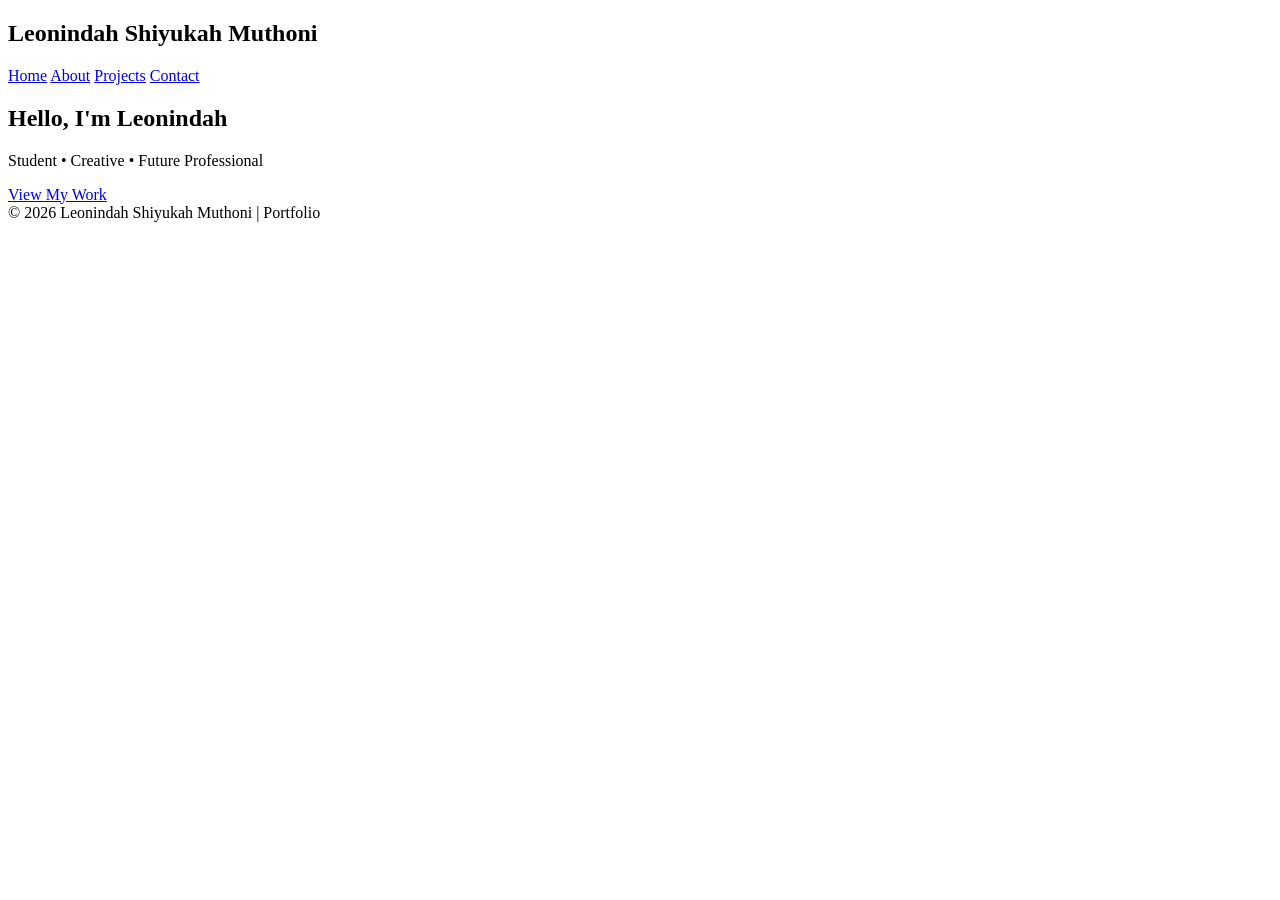
==== index.html @ 5779ffcf "index.html" ====
<!DOCTYPE html>
<html lang="en">
<head>
  <meta charset="UTF-8">
  <meta name="viewport" content="width=device-width, initial-scale=1.0">
  <title>Leonindah Shiyukah Muthoni | Portfolio</title>
  <link rel="stylesheet" href="style.css">
</head>
<body>
  <nav>
    <h2>Leonindah Shiyukah Muthoni</h2>
    <div>
      <a href="index.html">Home</a>
      <a href="about.html">About</a>
      <a href="projects.html">Projects</a>
      <a href="contact.html">Contact</a>
    </div>
  </nav>

  <section class="hero">
    <h1>Hello, I'm <span>Leonindah</span></h1>
    <p>Student • Creative • Future Professional</p>
    <a href="projects.html" class="btn">View My Work</a>
  </section>

  <footer>
    © 2026 Leonindah Shiyukah Muthoni | Portfolio
  </footer>
</body>
</html>
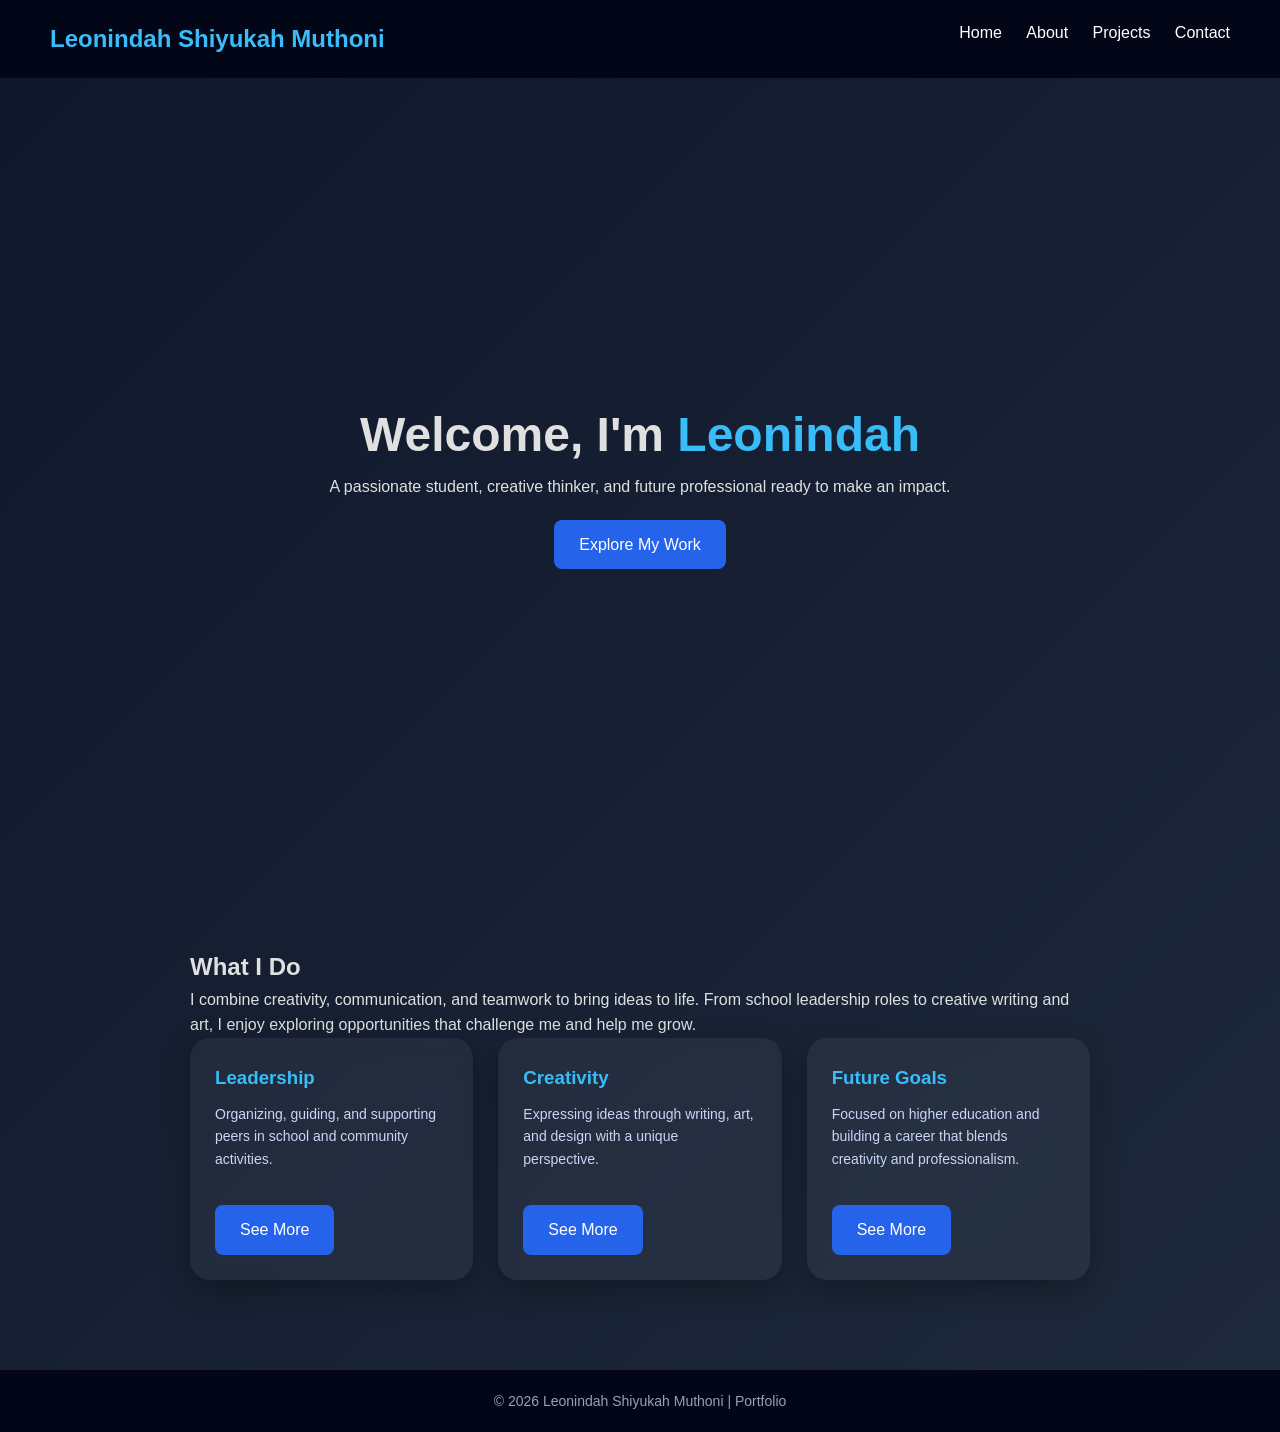
==== commit ccd78476: "index.html" ====
--- a/index.html
+++ b/index.html
@@ -18,9 +18,31 @@
   </nav>
 
   <section class="hero">
-    <h1>Hello, I'm <span>Leonindah</span></h1>
-    <p>Student • Creative • Future Professional</p>
-    <a href="projects.html" class="btn">View My Work</a>
+    <h1>Welcome, I'm <span>Leonindah</span></h1>
+    <p class="tagline">A passionate student, creative thinker, and future professional ready to make an impact.</p>
+    <a href="projects.html" class="btn">Explore My Work</a>
+  </section>
+
+  <section class="preview">
+    <h2>What I Do</h2>
+    <p>I combine creativity, communication, and teamwork to bring ideas to life. From school leadership roles to creative writing and art, I enjoy exploring opportunities that challenge me and help me grow.</p>
+    <div class="grid">
+      <div class="card">
+        <h3>Leadership</h3>
+        <p>Organizing, guiding, and supporting peers in school and community activities.</p>
+        <a href="projects.html" class="btn">See More</a>
+      </div>
+      <div class="card">
+        <h3>Creativity</h3>
+        <p>Expressing ideas through writing, art, and design with a unique perspective.</p>
+        <a href="projects.html" class="btn">See More</a>
+      </div>
+      <div class="card">
+        <h3>Future Goals</h3>
+        <p>Focused on higher education and building a career that blends creativity and professionalism.</p>
+        <a href="projects.html" class="btn">See More</a>
+      </div>
+    </div>
   </section>
 
   <footer>
--- a/style.css
+++ b/style.css
@@ -0,0 +1,228 @@
+/* Reset & Base */
+* {
+  margin: 0;
+  padding: 0;
+  box-sizing: border-box;
+  font-family: 'Poppins', sans-serif;
+}
+
+body {
+  background: linear-gradient(135deg, #0f172a, #1e293b);
+  color: #e0e0e0;
+  font-size: 16px;
+  line-height: 1.6;
+}
+
+/* Navigation */
+nav {
+  display: flex;
+  justify-content: space-between;
+  padding: 20px 50px;
+  position: sticky;
+  top: 0;
+  background: #020617;
+}
+
+nav h2 {
+  color: #38bdf8;
+}
+
+nav a {
+  color: white;
+  margin-left: 20px;
+  text-decoration: none;
+}
+
+nav a:hover {
+  color: #38bdf8;
+}
+
+/* Hero Section */
+.hero {
+  height: 90vh;
+  display: flex;
+  flex-direction: column;
+  justify-content: center;
+  align-items: center;
+  text-align: center;
+}
+
+.hero h1 {
+  font-size: 3rem;
+}
+
+.hero span {
+  color: #38bdf8;
+}
+
+.btn {
+  margin-top: 20px;
+  padding: 12px 25px;
+  background: #2563eb;
+  border: none;
+  border-radius: 8px;
+  color: white;
+  text-decoration: none;
+  display: inline-block;
+  transition: 0.3s;
+}
+
+.btn:hover {
+  background: #1d4ed8;
+}
+
+/* Sections */
+section {
+  padding: 60px 50px;
+}
+
+.preview, .about, .projects, .contact {
+  max-width: 1000px;
+  margin: auto;
+}
+
+/* Project Grid & Cards */
+.container {
+  width: 90%;
+  max-width: 1100px;
+  margin: 40px auto;
+}
+
+.grid {
+  display: grid;
+  grid-template-columns: repeat(auto-fit,minmax(280px,1fr));
+  gap: 25px;
+}
+
+.card {
+  background: rgba(255,255,255,0.05);
+  border-radius: 20px;
+  padding: 25px;
+  backdrop-filter: blur(10px);
+  box-shadow: 0 10px 30px rgba(0,0,0,0.3);
+  transition: 0.3s;
+}
+
+.card:hover {
+  transform: translateY(-10px);
+}
+
+.card h3 {
+  margin-bottom: 10px;
+  color: #38bdf8;
+}
+
+.card p {
+  color: #cbd5f5;
+  font-size: 14px;
+  margin-bottom: 15px;
+}
+
+.tags {
+  margin-bottom: 15px;
+}
+
+.tag {
+  display: inline-block;
+  background: #38bdf8;
+  color: #000;
+  padding: 5px 10px;
+  border-radius: 10px;
+  font-size: 12px;
+  margin-right: 5px;
+}
+
+/* Skills Progress Bars */
+.skill {
+  margin: 10px 0;
+}
+.progress {
+  background: #444;
+  border-radius: 5px;
+  overflow: hidden;
+}
+.bar {
+  background: #38bdf8;
+  height: 10px;
+}
+
+/* Contact Page */
+.contact-grid {
+  display: grid;
+  grid-template-columns: 1fr 1fr;
+  gap: 30px;
+}
+
+.info h3 {
+  margin-bottom: 10px;
+  color: #38bdf8;
+}
+
+.form {
+  display: flex;
+  flex-direction: column;
+  gap: 15px;
+}
+
+input, textarea {
+  padding: 12px;
+  border: none;
+  border-radius: 10px;
+  outline: none;
+  background: rgba(255,255,255,0.1);
+  color: #fff;
+}
+
+textarea {
+  resize: none;
+  height: 120px;
+}
+
+button {
+  padding: 12px;
+  border: none;
+  border-radius: 10px;
+  background: #38bdf8;
+  color: #000;
+  font-weight: 600;
+  cursor: pointer;
+  transition: 0.3s;
+}
+
+button:hover {
+  transform: scale(1.05);
+  background: #0ea5e9;
+}
+
+/* Footer */
+footer {
+  text-align: center;
+  margin-top: 30px;
+  padding: 20px;
+  font-size: 14px;
+  color: #94a3b8;
+  background: #020617;
+}
+
+/* 📱 Mobile adjustments */
+@media(max-width: 768px) {
+  .contact-grid {
+    grid-template-columns: 1fr;
+  }
+  body {
+    font-size: 18px;
+  }
+  nav {
+    flex-direction: column;
+    align-items: center;
+  }
+  nav div {
+    margin-top: 10px;
+  }
+  .hero h1 {
+    font-size: 2rem;
+  }
+  section {
+    padding: 40px 20px;
+  }
+}
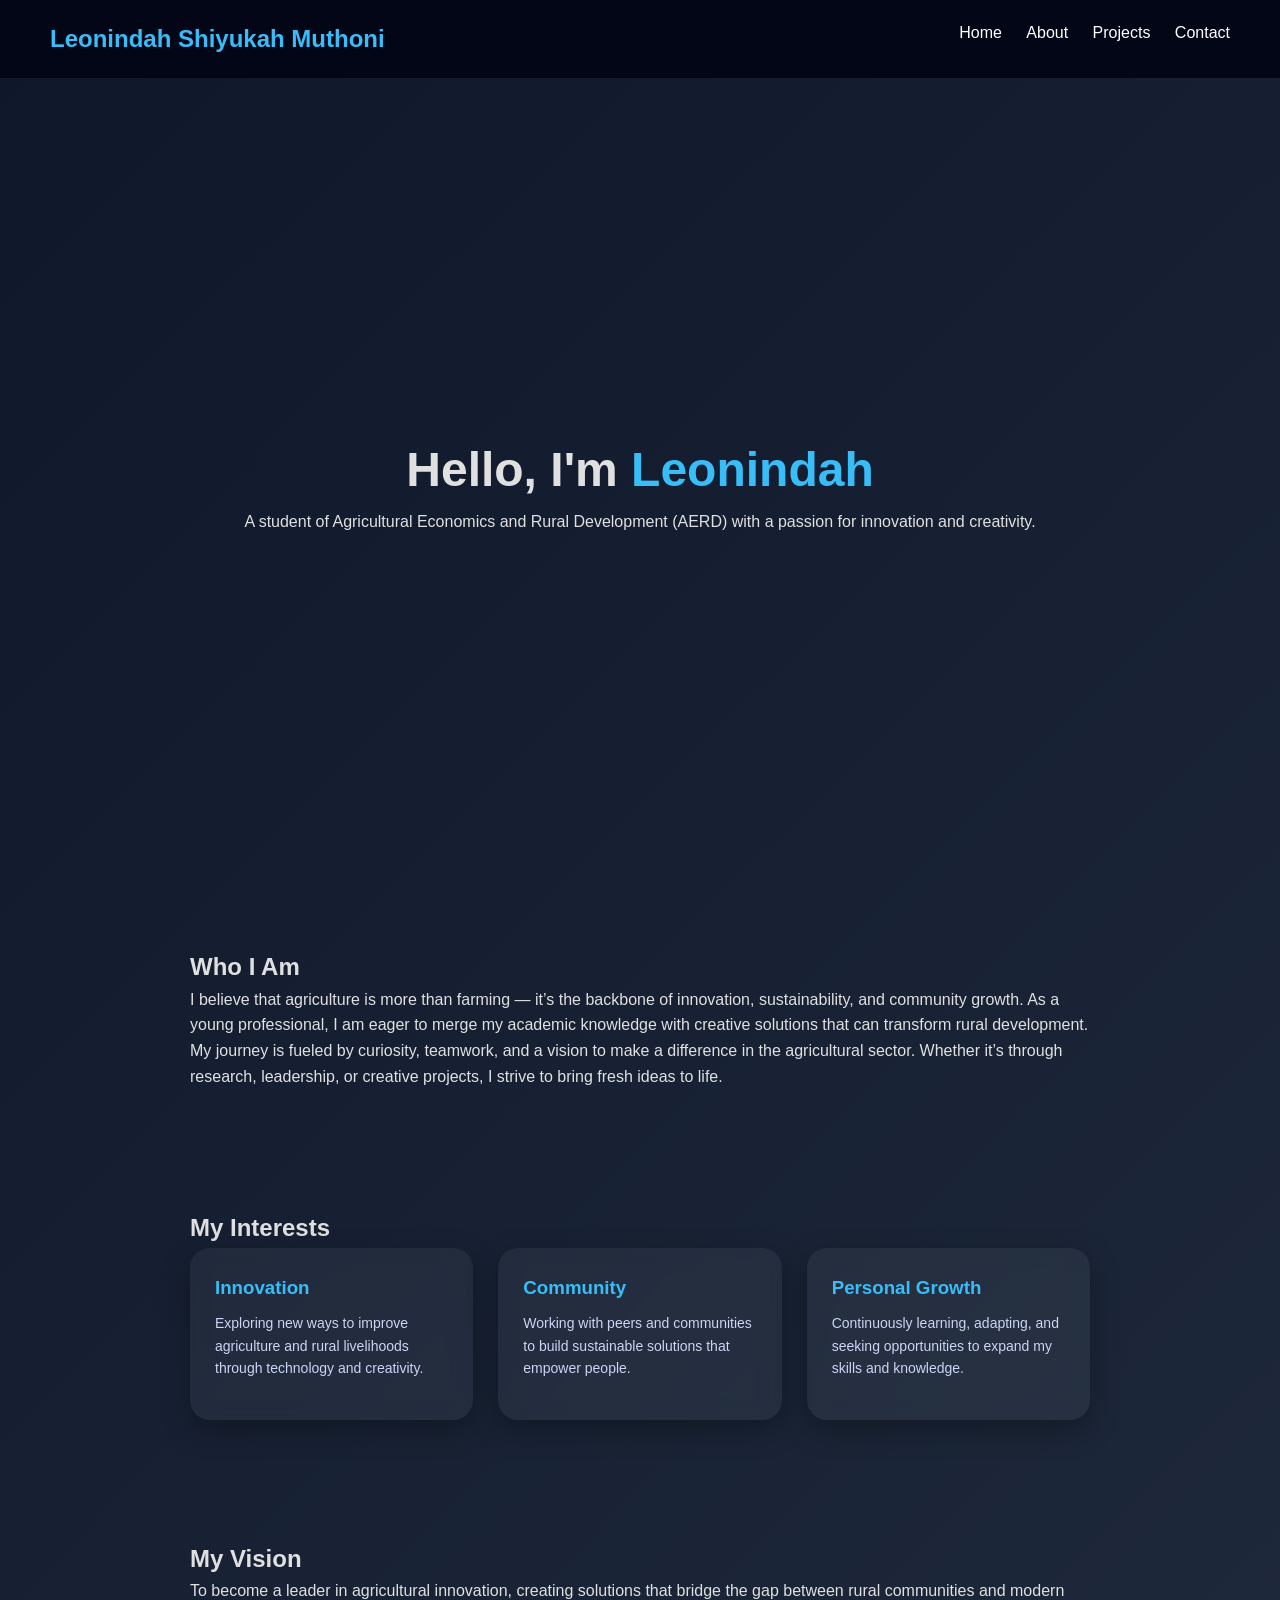
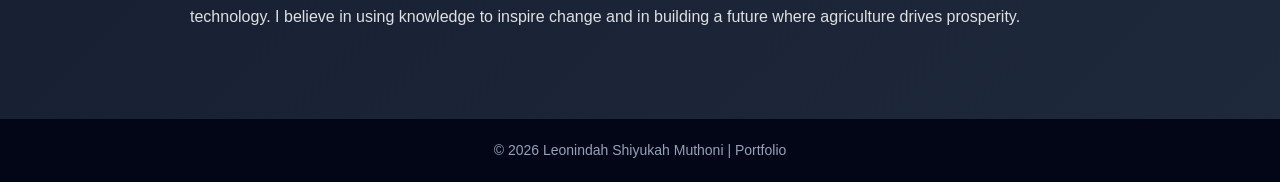
==== commit 66f96aed: "index.html" ====
--- a/index.html
+++ b/index.html
@@ -17,32 +17,53 @@
     </div>
   </nav>
 
+  <!-- Hero Section -->
   <section class="hero">
-    <h1>Welcome, I'm <span>Leonindah</span></h1>
-    <p class="tagline">A passionate student, creative thinker, and future professional ready to make an impact.</p>
-    <a href="projects.html" class="btn">Explore My Work</a>
+    <h1>Hello, I'm <span>Leonindah</span></h1>
+    <p class="tagline">
+      A student of Agricultural Economics and Rural Development (AERD) with a passion for innovation and creativity.
+    </p>
   </section>
 
+  <!-- Introduction Section -->
   <section class="preview">
-    <h2>What I Do</h2>
-    <p>I combine creativity, communication, and teamwork to bring ideas to life. From school leadership roles to creative writing and art, I enjoy exploring opportunities that challenge me and help me grow.</p>
+    <h2>Who I Am</h2>
+    <p>
+      I believe that agriculture is more than farming — it’s the backbone of innovation, sustainability, and community growth. 
+      As a young professional, I am eager to merge my academic knowledge with creative solutions that can transform rural development.
+    </p>
+    <p>
+      My journey is fueled by curiosity, teamwork, and a vision to make a difference in the agricultural sector. 
+      Whether it’s through research, leadership, or creative projects, I strive to bring fresh ideas to life.
+    </p>
+  </section>
+
+  <!-- Interests Section -->
+  <section class="preview">
+    <h2>My Interests</h2>
     <div class="grid">
       <div class="card">
-        <h3>Leadership</h3>
-        <p>Organizing, guiding, and supporting peers in school and community activities.</p>
-        <a href="projects.html" class="btn">See More</a>
+        <h3>Innovation</h3>
+        <p>Exploring new ways to improve agriculture and rural livelihoods through technology and creativity.</p>
       </div>
       <div class="card">
-        <h3>Creativity</h3>
-        <p>Expressing ideas through writing, art, and design with a unique perspective.</p>
-        <a href="projects.html" class="btn">See More</a>
+        <h3>Community</h3>
+        <p>Working with peers and communities to build sustainable solutions that empower people.</p>
       </div>
       <div class="card">
-        <h3>Future Goals</h3>
-        <p>Focused on higher education and building a career that blends creativity and professionalism.</p>
-        <a href="projects.html" class="btn">See More</a>
+        <h3>Personal Growth</h3>
+        <p>Continuously learning, adapting, and seeking opportunities to expand my skills and knowledge.</p>
       </div>
     </div>
+  </section>
+
+  <!-- Vision Section -->
+  <section class="preview">
+    <h2>My Vision</h2>
+    <p>
+      To become a leader in agricultural innovation, creating solutions that bridge the gap between rural communities and modern technology. 
+      I believe in using knowledge to inspire change and in building a future where agriculture drives prosperity.
+    </p>
   </section>
 
   <footer>
